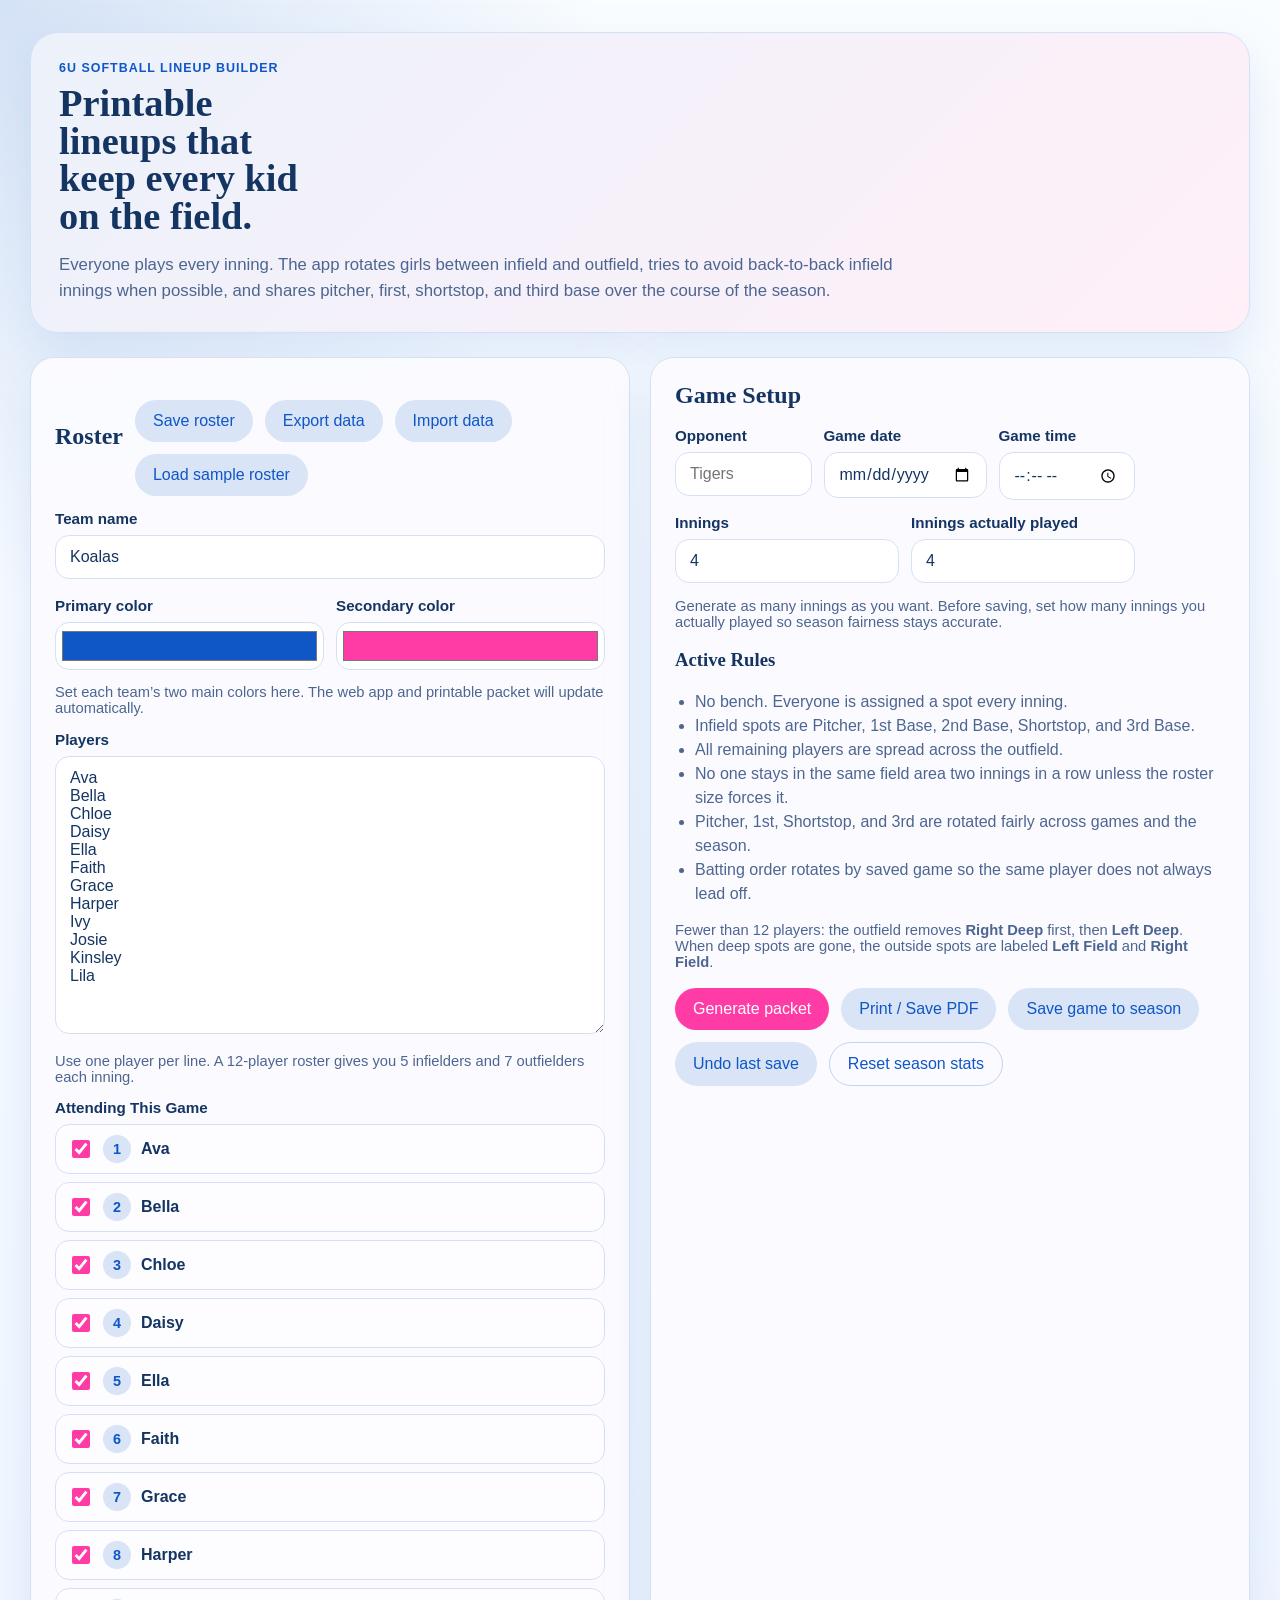
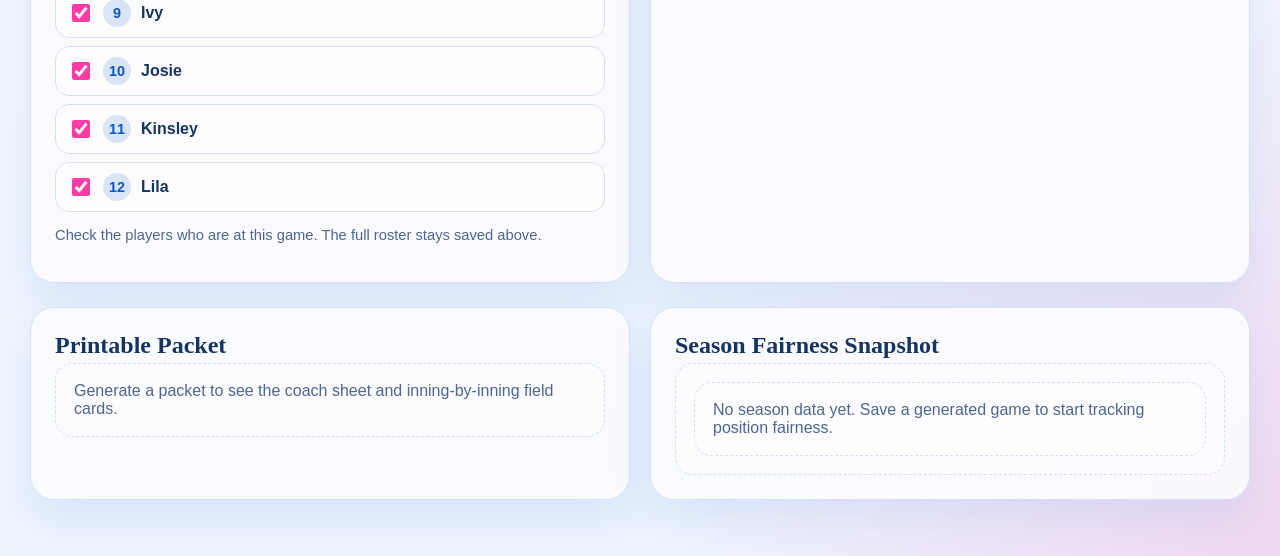
==== index.html @ d99ae56f "Add files via upload" ====
<!doctype html>
<html lang="en">
  <head>
    <meta charset="UTF-8" />
    <meta name="viewport" content="width=device-width, initial-scale=1.0" />
    <title>Softball Lineup Fairness Planner</title>
    <meta name="theme-color" content="#0f56c7" />
    <meta name="apple-mobile-web-app-capable" content="yes" />
    <meta name="apple-mobile-web-app-status-bar-style" content="default" />
    <meta name="apple-mobile-web-app-title" content="Softball Planner" />
    <link rel="manifest" href="manifest.webmanifest" />
    <link rel="apple-touch-icon" href="icons/app-icon.svg" />
    <link rel="stylesheet" href="styles.css" />
  </head>
  <body>
    <main class="app-shell">
      <section class="hero no-print">
        <p class="eyebrow">6U Softball Lineup Builder</p>
        <h1>Printable lineups that keep every kid on the field.</h1>
        <p class="hero-copy">
          Everyone plays every inning. The app rotates girls between infield and outfield,
          tries to avoid back-to-back infield innings when possible, and shares pitcher,
          first, shortstop, and third base over the course of the season.
        </p>
      </section>

      <section class="panel layout-two no-print">
        <div class="card">
          <div class="section-heading">
            <h2>Roster</h2>
            <div class="button-row">
              <button id="save-roster" class="secondary-button" type="button">Save roster</button>
              <button id="export-data" class="secondary-button" type="button">Export data</button>
              <button id="import-data" class="secondary-button" type="button">Import data</button>
              <button id="fill-sample" class="secondary-button" type="button">Load sample roster</button>
            </div>
          </div>
          <label class="field-label" for="team-name">Team name</label>
          <input id="team-name" type="text" placeholder="Koalas" />
          <div class="grid branding-grid">
            <div>
              <label class="field-label" for="primary-color">Primary color</label>
              <input id="primary-color" type="color" value="#0f56c7" />
            </div>
            <div>
              <label class="field-label" for="secondary-color">Secondary color</label>
              <input id="secondary-color" type="color" value="#ff3ca6" />
            </div>
          </div>
          <p class="hint">Set each team’s two main colors here. The web app and printable packet will update automatically.</p>

          <label class="field-label" for="roster-input">Players</label>
          <textarea
            id="roster-input"
            rows="14"
            placeholder="One player per line&#10;Ava&#10;Bella&#10;Chloe&#10;..."
          ></textarea>
          <p class="hint">Use one player per line. A 12-player roster gives you 5 infielders and 7 outfielders each inning.</p>

          <label class="field-label" for="attendance-list">Attending This Game</label>
          <div id="attendance-list" class="attendance-list"></div>
          <p class="hint">Check the players who are at this game. The full roster stays saved above.</p>
        </div>

        <div class="card">
          <div class="section-heading">
            <h2>Game Setup</h2>
          </div>

          <div class="grid single-grid">
            <div>
              <label class="field-label" for="opponent">Opponent</label>
              <input id="opponent" type="text" placeholder="Tigers" />
            </div>
            <div>
              <label class="field-label" for="game-date">Game date</label>
              <input id="game-date" type="date" />
            </div>
            <div>
              <label class="field-label" for="game-time">Game time</label>
              <input id="game-time" type="time" />
            </div>
          </div>

          <div class="grid single-grid">
            <div>
              <label class="field-label" for="innings">Innings</label>
              <input id="innings" type="number" min="1" max="12" value="4" />
            </div>
            <div>
              <label class="field-label" for="innings-played">Innings actually played</label>
              <input id="innings-played" type="number" min="1" max="12" value="4" />
            </div>
          </div>
          <p class="hint">Generate as many innings as you want. Before saving, set how many innings you actually played so season fairness stays accurate.</p>

          <h3>Active Rules</h3>
          <ul class="rule-list">
            <li>No bench. Everyone is assigned a spot every inning.</li>
            <li>Infield spots are Pitcher, 1st Base, 2nd Base, Shortstop, and 3rd Base.</li>
            <li>All remaining players are spread across the outfield.</li>
            <li>No one stays in the same field area two innings in a row unless the roster size forces it.</li>
            <li>Pitcher, 1st, Shortstop, and 3rd are rotated fairly across games and the season.</li>
            <li>Batting order rotates by saved game so the same player does not always lead off.</li>
          </ul>
          <p class="hint">
            Fewer than 12 players: the outfield removes <strong>Right Deep</strong> first, then
            <strong>Left Deep</strong>. When deep spots are gone, the outside spots are labeled
            <strong>Left Field</strong> and <strong>Right Field</strong>.
          </p>

          <div class="button-row">
            <button id="generate" class="primary-button" type="button">Generate packet</button>
            <button id="print-packet" class="secondary-button" type="button">Print / Save PDF</button>
            <button id="save-game" class="secondary-button" type="button">Save game to season</button>
            <button id="undo-save" class="secondary-button" type="button">Undo last save</button>
            <button id="reset-season" class="ghost-button" type="button">Reset season stats</button>
          </div>

          <div id="status" class="status" aria-live="polite"></div>
        </div>
      </section>

      <section class="panel layout-two">
        <div class="card">
          <div class="section-heading">
            <h2>Printable Packet</h2>
          </div>
          <div id="lineup-output" class="empty-state">
            Generate a packet to see the coach sheet and inning-by-inning field cards.
          </div>
        </div>

        <div class="card no-print">
          <div class="section-heading">
            <h2>Season Fairness Snapshot</h2>
          </div>
          <div id="season-summary" class="empty-state">
            No season data yet. Save a generated game to start tracking position fairness.
          </div>
        </div>
      </section>
    </main>

    <input id="import-file" type="file" accept="application/json" hidden />
    <script src="app.js"></script>
  </body>
</html>
---- styles.css ----
:root {
  color-scheme: light;
  --bg: #eef5ff;
  --panel: rgba(251, 251, 255, 0.94);
  --panel-strong: #ffffff;
  --ink: #143462;
  --muted: #4d6691;
  --accent: #ff3ca6;
  --accent-dark: #0f56c7;
  --line: rgba(20, 52, 98, 0.14);
  --shadow: 0 20px 45px rgba(23, 71, 149, 0.14);
  --field-grass: #4d9d53;
  --field-dirt: #c88d52;
  --field-dirt-edge: #dfa46b;
  --blue-outline: #0f56c7;
  --pink-glow: rgba(255, 60, 166, 0.18);
  --brand-primary-soft: #dfeaff;
  --brand-primary-strong: #bfd6ff;
  --brand-secondary-soft: #ffdff0;
  --brand-secondary-strong: #ffbfdc;
}

* {
  box-sizing: border-box;
}

body {
  margin: 0;
  min-height: 100vh;
  font-family: "Avenir Next", "Trebuchet MS", sans-serif;
  color: var(--ink);
  background:
    radial-gradient(circle at top left, color-mix(in srgb, var(--accent-dark) 16%, transparent), transparent 24%),
    radial-gradient(circle at bottom right, color-mix(in srgb, var(--accent) 16%, transparent), transparent 24%),
    linear-gradient(180deg, #fafdff 0%, var(--bg) 100%);
}

.app-shell {
  width: min(1220px, calc(100vw - 32px));
  margin: 0 auto;
  padding: 32px 0 56px;
}

.hero {
  margin-bottom: 24px;
  padding: 28px;
  border: 1px solid var(--line);
  border-radius: 28px;
  background: linear-gradient(135deg, color-mix(in srgb, var(--accent-dark) 8%, white), color-mix(in srgb, var(--accent) 8%, white));
  box-shadow: var(--shadow);
}

.eyebrow {
  margin: 0 0 10px;
  color: var(--accent-dark);
  font-weight: 700;
  letter-spacing: 0.08em;
  text-transform: uppercase;
  font-size: 0.78rem;
}

h1,
h2,
h3,
h4 {
  font-family: Georgia, "Times New Roman", serif;
}

h1 {
  margin: 0;
  max-width: 14ch;
  font-size: clamp(2rem, 3vw, 3.5rem);
  line-height: 0.98;
}

.hero-copy {
  max-width: 54rem;
  margin: 16px 0 0;
  color: var(--muted);
  font-size: 1.05rem;
  line-height: 1.55;
}

.panel {
  margin-top: 24px;
}

.layout-two {
  display: grid;
  grid-template-columns: repeat(2, minmax(0, 1fr));
  gap: 20px;
}

.card {
  padding: 24px;
  border: 1px solid var(--line);
  border-radius: 24px;
  background: var(--panel);
  box-shadow: var(--shadow);
  backdrop-filter: blur(8px);
}

.section-heading,
.button-row,
.grid {
  display: flex;
  gap: 12px;
}

.section-heading {
  align-items: center;
  justify-content: space-between;
}

.section-heading h2 {
  margin: 0 0 4px;
}

.field-label {
  display: block;
  margin: 14px 0 8px;
  font-weight: 700;
  font-size: 0.95rem;
}

input,
textarea,
button {
  font: inherit;
}

input[type="text"],
input[type="number"],
input[type="date"],
input[type="time"],
textarea {
  width: 100%;
  padding: 12px 14px;
  border: 1px solid var(--line);
  border-radius: 14px;
  background: var(--panel-strong);
  color: var(--ink);
}

textarea {
  resize: vertical;
}

input[type="color"] {
  width: 100%;
  min-height: 48px;
  padding: 4px;
  border: 1px solid var(--line);
  border-radius: 14px;
  background: var(--panel-strong);
}

.hint,
.status,
.table-note,
.print-note {
  color: var(--muted);
  font-size: 0.92rem;
}

.grid > div {
  flex: 1;
  display: flex;
  flex-direction: column;
}

.single-grid {
  max-width: 460px;
}

.branding-grid {
  margin-top: 4px;
}

.rule-list {
  padding-left: 20px;
  color: var(--muted);
  line-height: 1.5;
}

.attendance-list {
  display: grid;
  gap: 8px;
  margin-top: 6px;
}

.attendance-row {
  display: flex;
  align-items: center;
  gap: 10px;
  padding: 10px 12px;
  border: 1px solid var(--line);
  border-radius: 14px;
  background: rgba(255, 255, 255, 0.6);
}

.attendance-checkbox {
  width: 18px;
  height: 18px;
  accent-color: var(--accent);
}

.attendance-dot {
  display: inline-flex;
  align-items: center;
  justify-content: center;
  width: 28px;
  height: 28px;
  border-radius: 999px;
  background: var(--brand-primary-soft);
  color: var(--accent-dark);
  font-weight: 700;
  font-size: 0.9rem;
}

.attendance-name {
  font-weight: 600;
}

.button-row {
  flex-wrap: wrap;
  margin-top: 18px;
}

button {
  border: 0;
  border-radius: 999px;
  padding: 12px 18px;
  cursor: pointer;
  transition: transform 150ms ease, opacity 150ms ease, background 150ms ease;
}

button:hover {
  transform: translateY(-1px);
}

.primary-button {
  background: var(--accent);
  color: white;
}

.secondary-button {
  background: var(--brand-primary-soft);
  color: var(--accent-dark);
}

.ghost-button {
  background: transparent;
  color: var(--accent-dark);
  border: 1px solid rgba(15, 86, 199, 0.24);
}

.status {
  margin-top: 14px;
  min-height: 1.4em;
}

.empty-state {
  padding: 18px;
  border: 1px dashed var(--line);
  border-radius: 18px;
  color: var(--muted);
  background: rgba(255, 255, 255, 0.45);
}

table {
  width: 100%;
  border-collapse: collapse;
  margin-top: 12px;
}

th,
td {
  padding: 10px 8px;
  text-align: left;
  border-bottom: 1px solid var(--line);
  vertical-align: top;
}

th {
  color: var(--accent-dark);
  font-size: 0.9rem;
  text-transform: uppercase;
  letter-spacing: 0.05em;
}

.print-toolbar {
  display: flex;
  align-items: center;
  justify-content: space-between;
  gap: 16px;
  margin-bottom: 18px;
}

.packet {
  display: grid;
  gap: 18px;
}

.print-page {
  padding: 22px;
  border: 8px solid transparent;
  border-radius: 22px;
  break-inside: avoid;
  page-break-inside: avoid;
  background:
    linear-gradient(#fffefe, #fffefe) padding-box,
    repeating-linear-gradient(
      45deg,
      var(--brand-primary-soft) 0 14px,
      var(--brand-secondary-soft) 14px 28px,
      var(--brand-primary-strong) 28px 42px,
      var(--brand-secondary-strong) 42px 56px
    ) border-box;
}

.print-header {
  display: flex;
  align-items: flex-start;
  justify-content: space-between;
  gap: 16px;
  margin-bottom: 18px;
}

.print-header h3 {
  margin: 4px 0 0;
  font-size: 1.55rem;
}

.print-kicker {
  margin: 0;
  color: var(--accent-dark);
  font-weight: 700;
  text-transform: uppercase;
  letter-spacing: 0.08em;
  font-size: 1.25rem;
}

.print-meta {
  color: var(--muted);
  font-weight: 700;
  text-align: right;
  line-height: 1.35;
  font-size: 0.98rem;
}

.coach-table td,
.coach-table th {
  text-align: center;
}

.coach-table {
  table-layout: fixed;
  border-collapse: separate;
  border-spacing: 0 10px;
  width: 100%;
}

.coach-table thead th {
  padding: 14px 12px;
  border-bottom: 0;
  font-size: 1.05rem;
}

.coach-table th:first-child,
.coach-table td:first-child {
  width: 92px;
}

.coach-table td:nth-child(2),
.coach-table th:nth-child(2) {
  text-align: left;
}

.coach-table tbody td {
  padding: 18px 16px;
  border-bottom: 0;
  font-size: 1.9rem;
  font-weight: 700;
  line-height: 1.1;
}

.batting-head-slot,
.batting-head-player {
  color: var(--accent-dark);
}

.batting-row-blue td {
  background: var(--brand-primary-soft);
}

.batting-row-pink td {
  background: var(--brand-secondary-soft);
}

.batting-row-blue td:first-child {
  background: var(--brand-primary-strong);
}

.batting-row-pink td:first-child {
  background: var(--brand-secondary-strong);
}

.coach-table tbody tr td:first-child {
  border-radius: 18px 0 0 18px;
  text-align: center;
  color: var(--accent-dark);
}

.coach-table tbody tr td:last-child {
  border-radius: 0 18px 18px 0;
}

.batting-slot {
  font-size: 2.3rem;
  width: 92px;
}

.batting-player {
  text-align: left;
  font-size: 2.2rem;
  letter-spacing: 0.01em;
}

.coach-sheet {
  max-width: 8in;
  margin: 0 auto;
}

.coach-reference-page {
  max-width: 8.1in;
  margin: 0 auto;
  padding-bottom: 10px;
  overflow: hidden;
}

.coach-reference-block + .coach-reference-block {
  margin-top: 16px;
}

.coach-reference-block:last-child {
  padding-bottom: 10px;
}

.coach-reference-block h4 {
  margin: 0 0 8px;
  color: var(--accent-dark);
  font-family: Georgia, "Times New Roman", serif;
  font-size: 1.1rem;
}

.compact-coach-table {
  border-spacing: 0 4px;
  margin-top: 6px;
  margin-bottom: 8px;
  width: calc(100% - 6px);
}

.compact-coach-table thead th {
  font-size: 0.84rem;
  padding: 6px 8px 2px;
}

.compact-coach-table tbody td {
  padding: 6px 8px;
  font-size: 0.88rem;
  line-height: 1.05;
}

.compact-coach-table .batting-slot {
  width: 46px;
  font-size: 0.95rem;
}

.compact-coach-table .batting-player {
  font-size: 0.95rem;
}

.compact-coach-table th:first-child,
.compact-coach-table td:first-child {
  width: 46px;
}

.compact-coach-table tbody tr:last-child td {
  border-bottom: 0 !important;
  background-clip: padding-box;
}

.softball-field {
  position: relative;
  min-height: 660px;
  border-radius: 28px;
  overflow: hidden;
  border: 1px solid rgba(83, 59, 41, 0.2);
  background: white;
}

.full-page-field {
  min-height: 700px;
}

.field-svg {
  position: absolute;
  inset: 0;
  width: 100%;
  height: 100%;
}

.svg-player-name {
  font-family: "Avenir Next", "Trebuchet MS", sans-serif;
  font-size: 28px;
  font-weight: 700;
  fill: var(--accent-dark);
}

.svg-player-role {
  font-family: "Avenir Next", "Trebuchet MS", sans-serif;
  font-size: 18px;
  fill: var(--accent-dark);
}

@media (max-width: 980px) {
  .layout-two {
    grid-template-columns: 1fr;
  }

  .app-shell {
    width: min(100vw - 20px, 1220px);
    padding-top: 20px;
  }

  .hero,
  .card,
  .print-page {
    padding: 20px;
  }

  .softball-field {
    min-height: 560px;
  }

  .full-page-field {
    min-height: 640px;
  }
}

@media print {
  html,
  body {
    background: white;
    -webkit-print-color-adjust: exact;
    print-color-adjust: exact;
    color-adjust: exact;
  }

  .no-print,
  .button-row,
  .status,
  .print-toolbar {
    display: none !important;
  }

  .app-shell,
  .panel,
  .card {
    width: 100%;
    margin: 0;
    padding: 0;
    box-shadow: none;
    border: 0;
    background: white;
  }

  .layout-two {
    display: block;
  }

  #lineup-output {
    padding: 0;
    border: 0;
    background: white;
  }

  .packet {
    display: block;
  }

  .print-page {
    page-break-after: always;
    break-after: page;
    border-radius: 0;
    padding: 0.12in;
    box-shadow: none;
    background:
      linear-gradient(#fffefe, #fffefe) padding-box,
      repeating-linear-gradient(
        45deg,
        var(--brand-primary-soft) 0 14px,
        var(--brand-secondary-soft) 14px 28px,
        var(--brand-primary-strong) 28px 42px,
        var(--brand-secondary-strong) 42px 56px
      ) border-box !important;
  }

  .coach-sheet .print-header h3 {
    font-size: 1.7rem;
  }

  .coach-reference-page .print-header h3 {
    font-size: 1.4rem;
  }

  .coach-reference-page .print-header {
    margin-bottom: 6px;
  }

  .coach-reference-page .print-kicker {
    font-size: 1.15rem;
  }

  .coach-reference-block + .coach-reference-block {
    margin-top: 10px;
  }

  .coach-reference-block h4 {
    font-size: 1rem;
    margin-bottom: 4px;
  }

  .coach-sheet .print-header {
    margin-bottom: 8px;
  }

  .coach-sheet .print-kicker {
    font-size: 1.45rem;
  }

  .coach-table thead th {
    font-size: 0.9rem;
    padding: 8px 10px 4px;
  }

  .coach-table tbody td {
    font-size: 1.35rem;
    padding: 9px 14px;
  }

  .batting-slot {
    font-size: 1.6rem;
    width: 72px;
  }

  .batting-player {
    font-size: 1.5rem;
  }

  .coach-table {
    border-spacing: 0 5px;
  }

  .coach-table th:first-child,
  .coach-table td:first-child {
    width: 72px;
  }

  .compact-coach-table {
    border-spacing: 0 3px;
    margin-bottom: 10px;
  }

  .compact-coach-table thead th {
    font-size: 0.72rem;
    padding: 4px 6px 2px;
  }

  .compact-coach-table tbody td {
    font-size: 0.72rem;
    padding: 5px 6px;
  }

  .compact-coach-table .batting-slot {
    font-size: 0.8rem;
    width: 38px;
  }

  .compact-coach-table .batting-player {
    font-size: 0.78rem;
  }

  .compact-coach-table th:first-child,
  .compact-coach-table td:first-child {
    width: 38px;
  }

  .coach-reference-page {
    padding-bottom: 0.08in;
  }

  .batting-row-blue td {
    background: var(--brand-primary-soft) !important;
  }

  .batting-row-pink td {
    background: var(--brand-secondary-soft) !important;
  }

  .batting-row-blue td:first-child {
    background: var(--brand-primary-strong) !important;
  }

  .batting-row-pink td:first-child {
    background: var(--brand-secondary-strong) !important;
  }

  .print-page:last-child {
    page-break-after: auto;
  }

  .softball-field {
    min-height: 5.95in;
  }

  .full-page-field {
    min-height: 7.7in;
  }

  .field-page .print-header {
    margin-bottom: 6px;
  }

  .field-page .print-kicker {
    font-size: 1.2rem;
  }

  .field-page .print-header h3 {
    font-size: 1.45rem;
  }

  .field-page {
    break-inside: avoid;
    page-break-inside: avoid;
  }

  .field-svg {
    shape-rendering: geometricPrecision;
  }
}
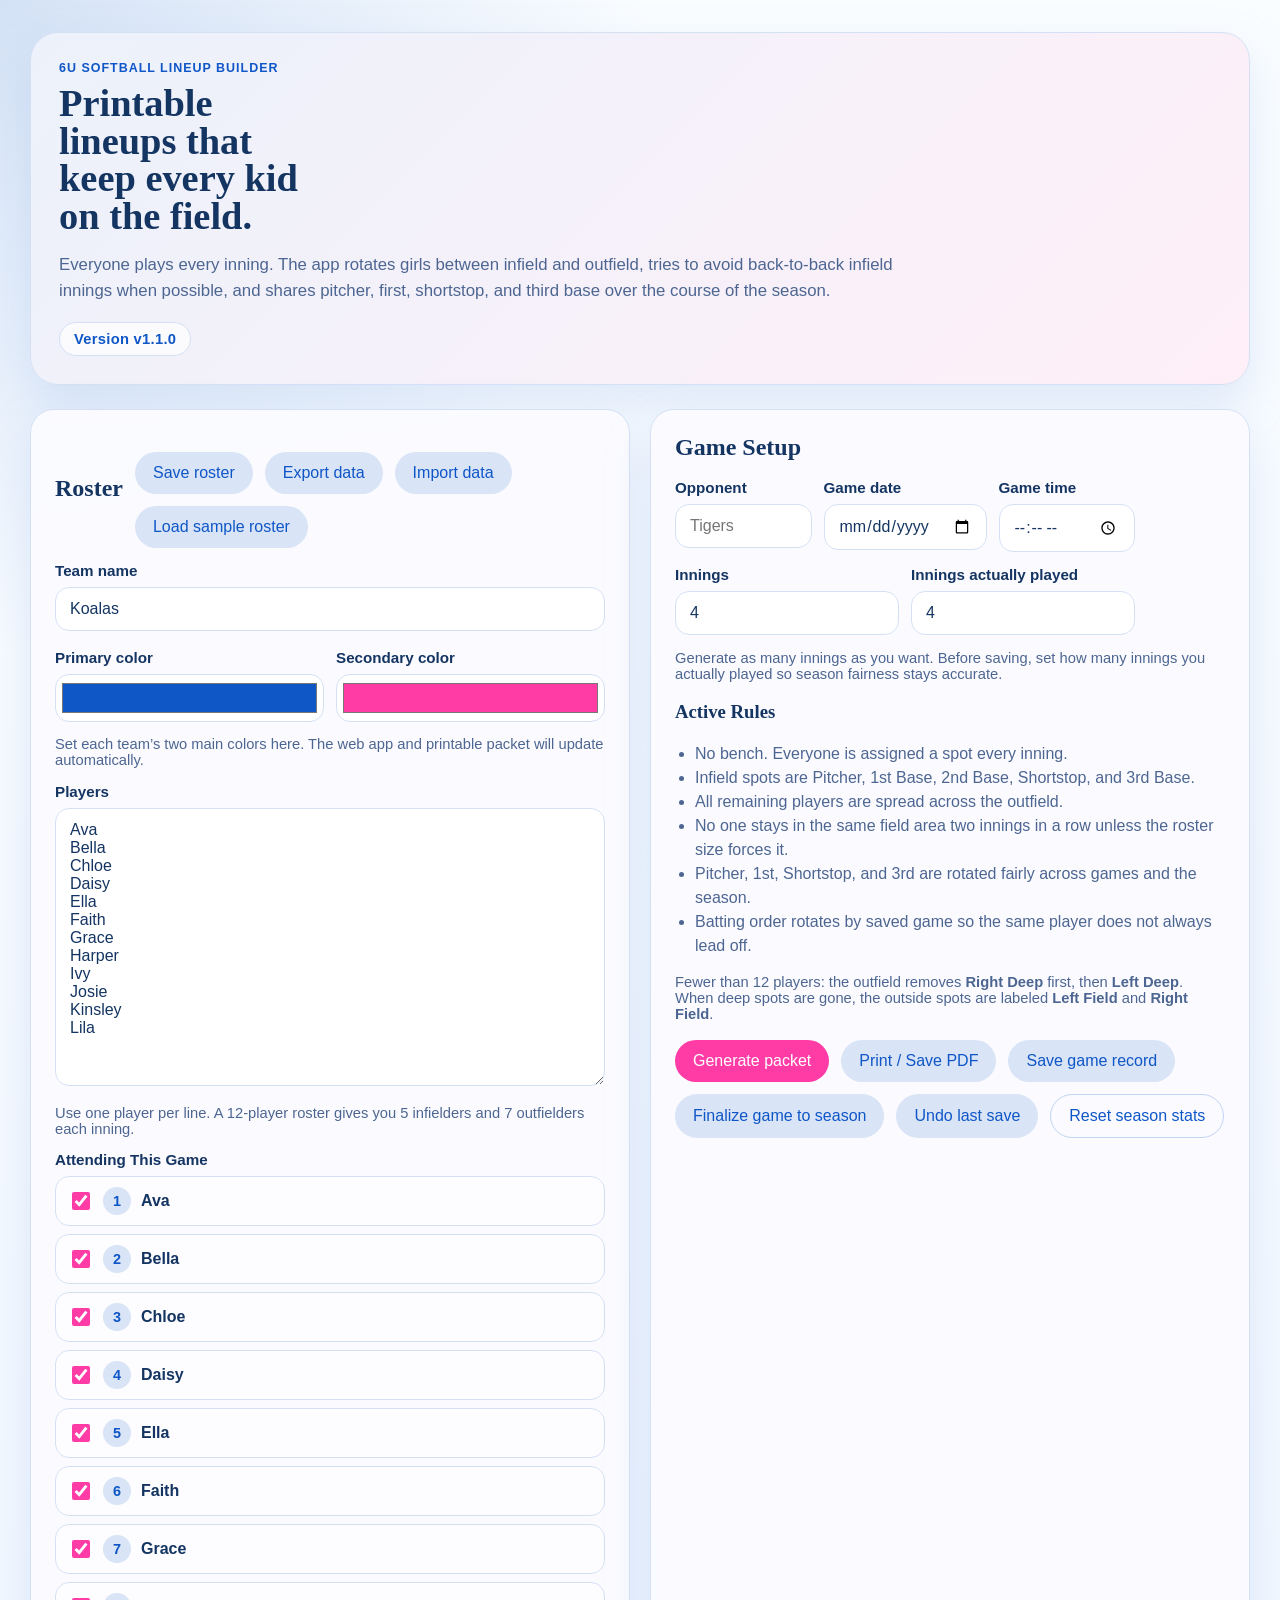
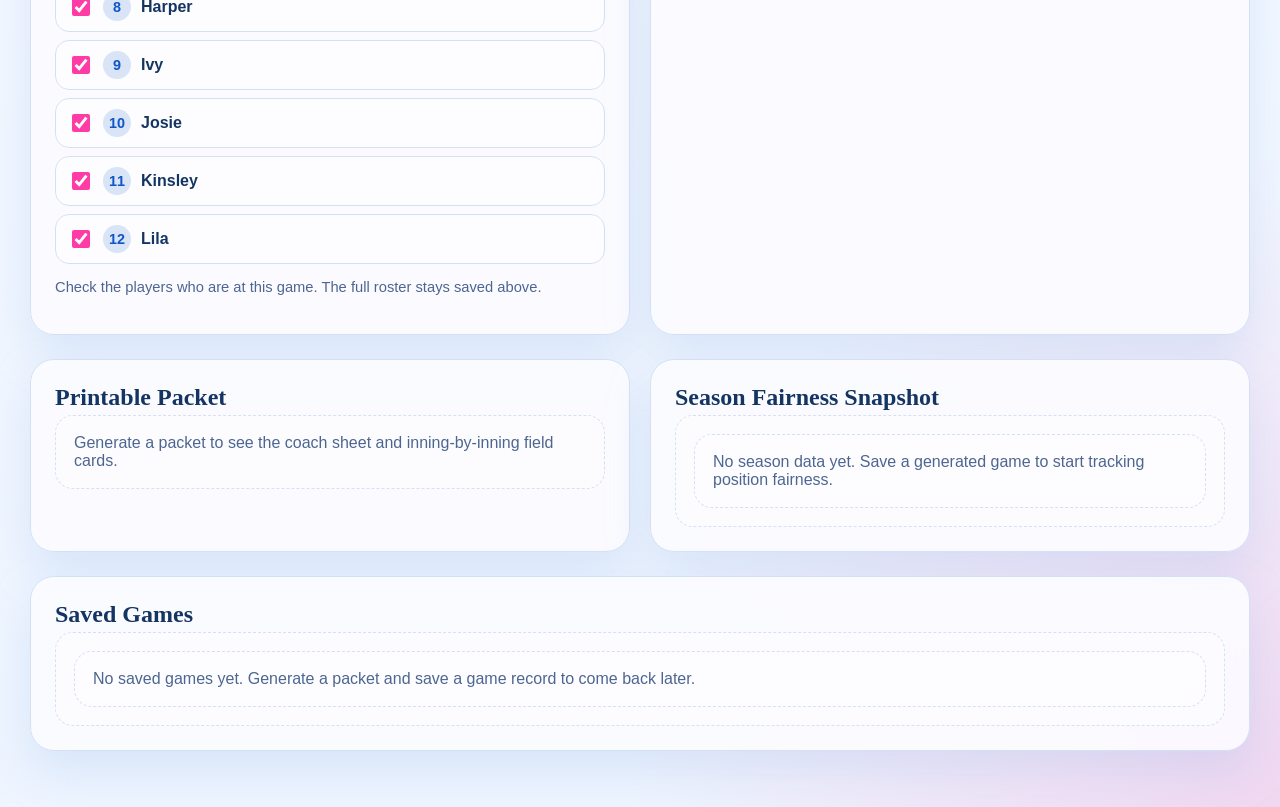
==== commit 029f9594: "Apply local lineup planner updates" ====
--- a/index.html
+++ b/index.html
@@ -22,6 +22,7 @@
           tries to avoid back-to-back infield innings when possible, and shares pitcher,
           first, shortstop, and third base over the course of the season.
         </p>
+        <p id="app-version" class="app-version"></p>
       </section>
 
       <section class="panel layout-two no-print">
@@ -112,7 +113,8 @@
           <div class="button-row">
             <button id="generate" class="primary-button" type="button">Generate packet</button>
             <button id="print-packet" class="secondary-button" type="button">Print / Save PDF</button>
-            <button id="save-game" class="secondary-button" type="button">Save game to season</button>
+            <button id="save-game-record" class="secondary-button" type="button">Save game record</button>
+            <button id="save-game" class="secondary-button" type="button">Finalize game to season</button>
             <button id="undo-save" class="secondary-button" type="button">Undo last save</button>
             <button id="reset-season" class="ghost-button" type="button">Reset season stats</button>
           </div>
@@ -140,9 +142,21 @@
           </div>
         </div>
       </section>
+
+      <section class="panel no-print">
+        <div class="card">
+          <div class="section-heading">
+            <h2>Saved Games</h2>
+          </div>
+          <div id="saved-games" class="empty-state">
+            No saved games yet. Generate a packet and save a game record to come back later.
+          </div>
+        </div>
+      </section>
     </main>
 
     <input id="import-file" type="file" accept="application/json" hidden />
+    <script src="version.js"></script>
     <script src="app.js"></script>
   </body>
 </html>
--- a/styles.css
+++ b/styles.css
@@ -81,6 +81,19 @@
   line-height: 1.55;
 }
 
+.app-version {
+  display: inline-flex;
+  margin: 18px 0 0;
+  padding: 8px 14px;
+  border: 1px solid var(--line);
+  border-radius: 999px;
+  background: rgba(255, 255, 255, 0.72);
+  color: var(--accent-dark);
+  font-size: 0.92rem;
+  font-weight: 700;
+  letter-spacing: 0.02em;
+}
+
 .panel {
   margin-top: 24px;
 }
@@ -220,6 +233,43 @@
 
 .attendance-name {
   font-weight: 600;
+}
+
+.saved-games-list {
+  display: grid;
+  gap: 10px;
+}
+
+.saved-game-row {
+  display: grid;
+  grid-template-columns: minmax(0, 1fr) auto;
+  gap: 12px;
+  align-items: center;
+  padding: 12px 14px;
+  border: 1px solid var(--line);
+  border-radius: 16px;
+  background: rgba(255, 255, 255, 0.72);
+}
+
+.saved-game-title {
+  font-weight: 700;
+  color: var(--accent-dark);
+}
+
+.saved-game-meta {
+  color: var(--muted);
+  font-size: 0.92rem;
+  margin-top: 4px;
+}
+
+.saved-game-actions {
+  display: flex;
+  flex-wrap: wrap;
+  gap: 8px;
+}
+
+.saved-game-actions button {
+  padding: 10px 14px;
 }
 
 .button-row {
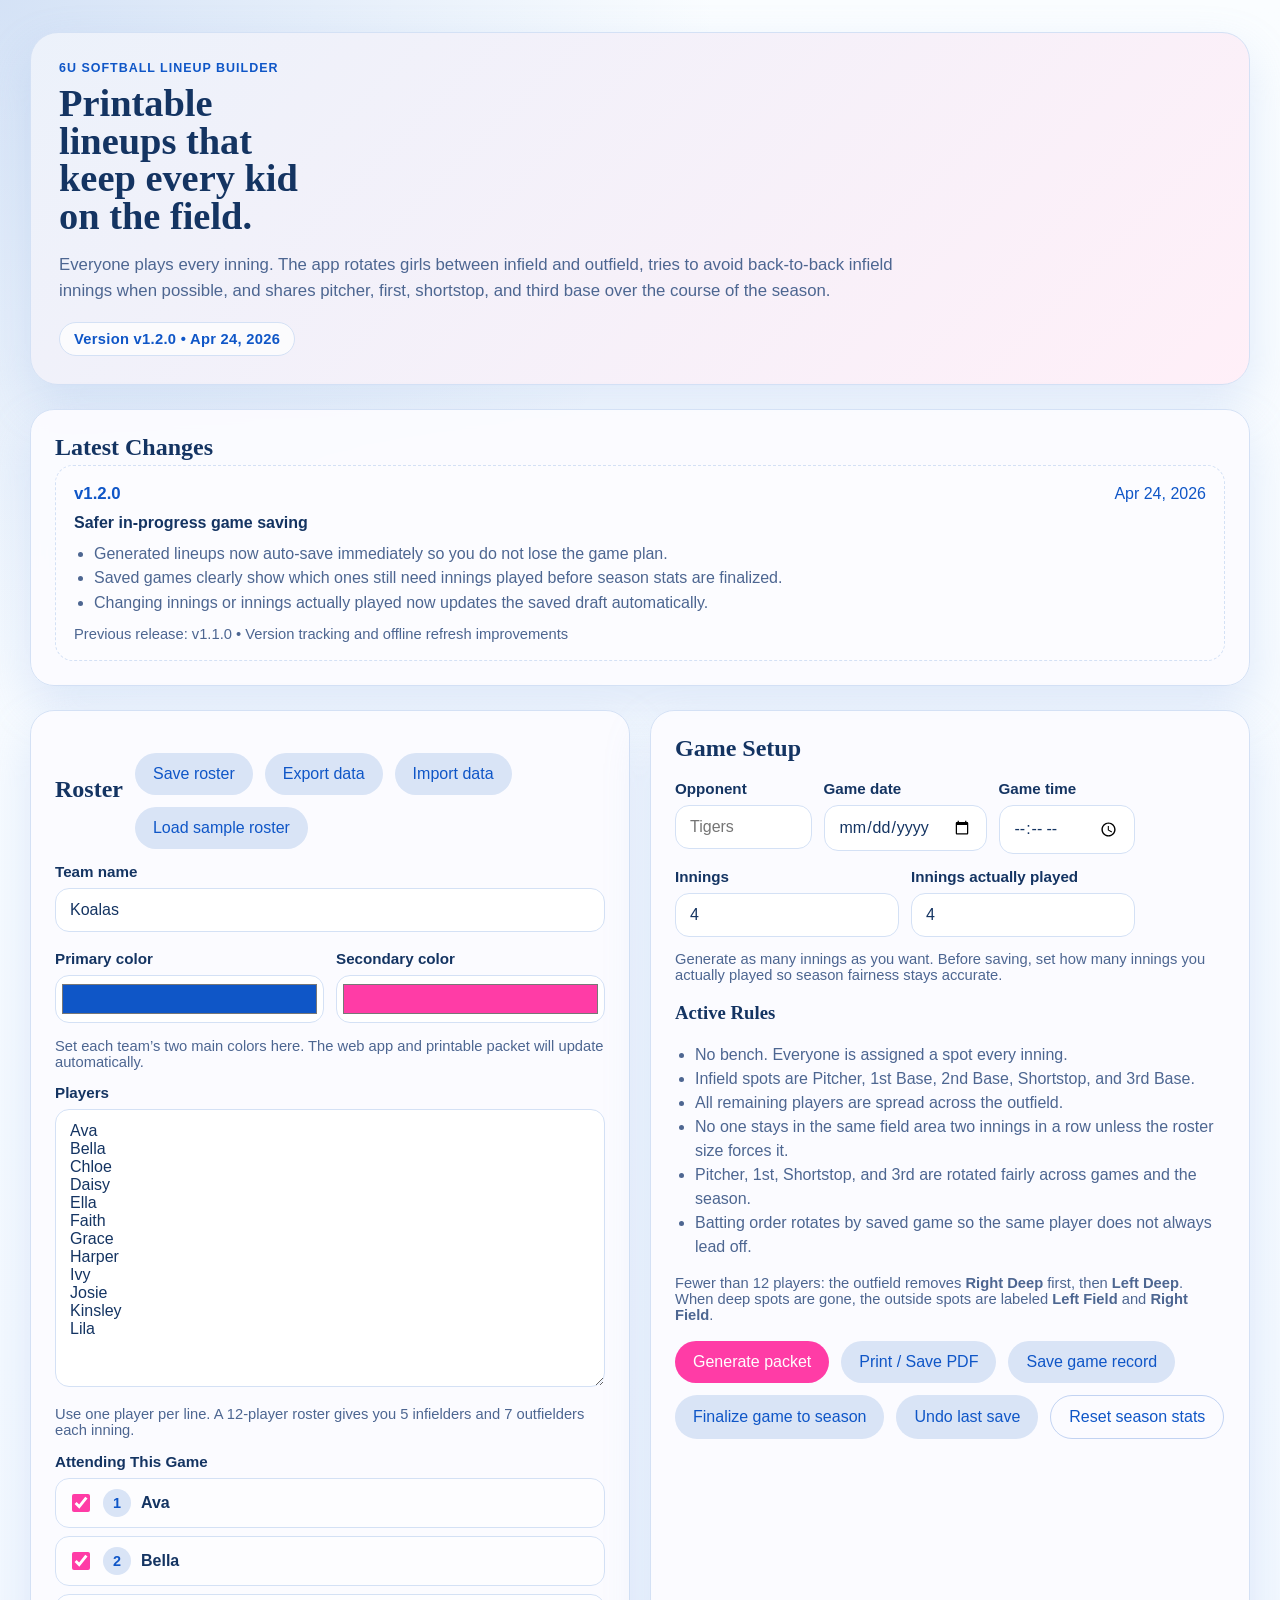
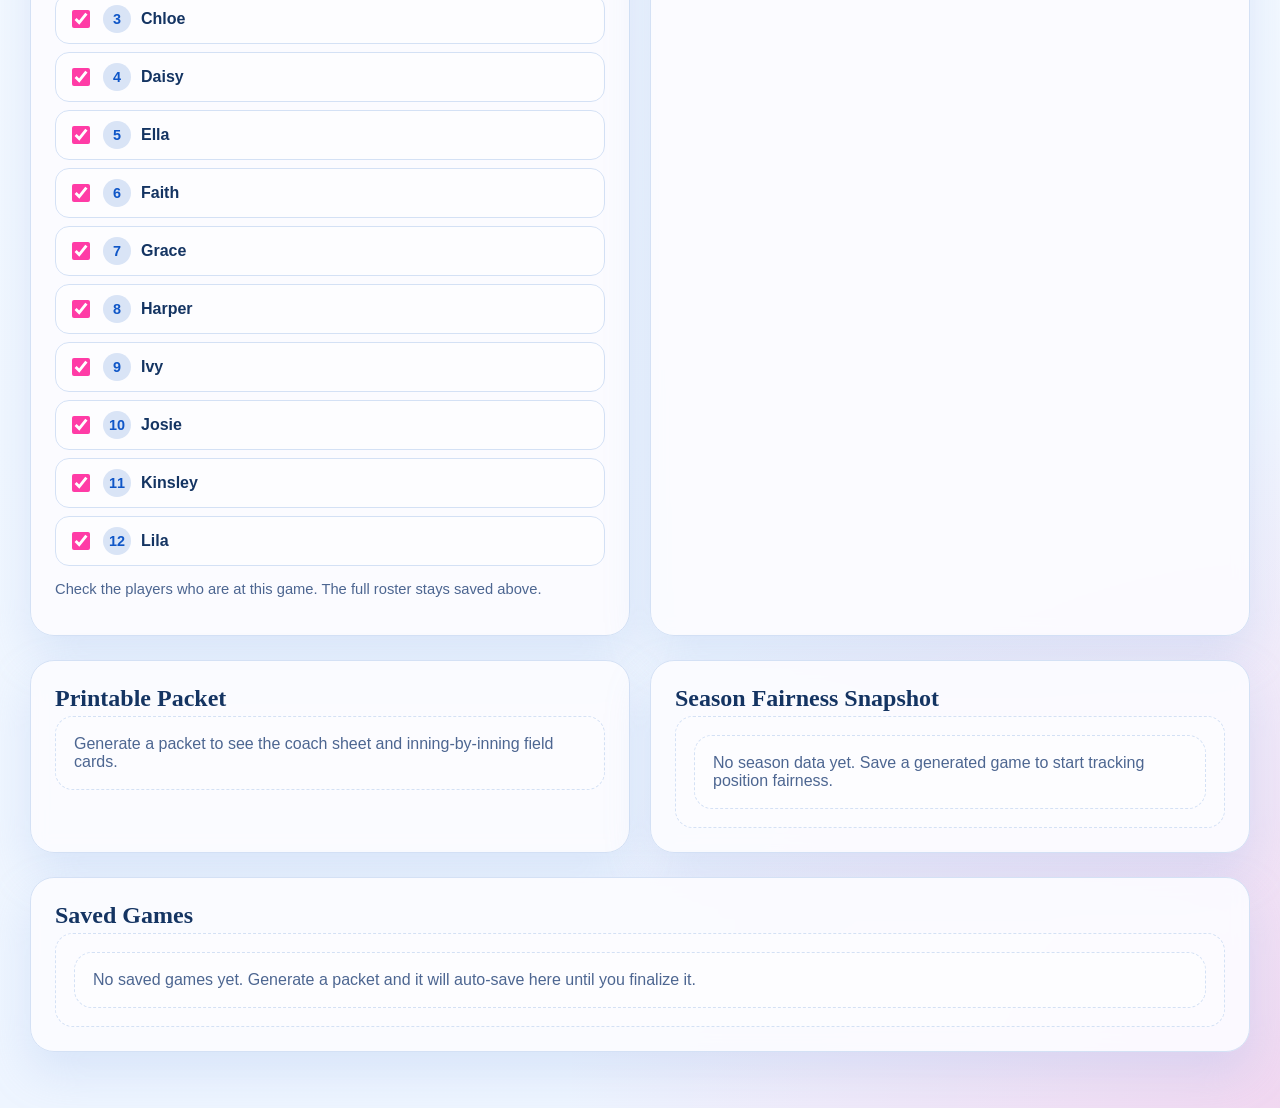
==== commit a83a693e: "Add release history and simple changelog" ====
--- a/index.html
+++ b/index.html
@@ -23,6 +23,15 @@
           first, shortstop, and third base over the course of the season.
         </p>
         <p id="app-version" class="app-version"></p>
+      </section>
+
+      <section class="panel no-print">
+        <div class="card changelog-card">
+          <div class="section-heading">
+            <h2>Latest Changes</h2>
+          </div>
+          <div id="app-changelog" class="empty-state">Loading release notes...</div>
+        </div>
       </section>
 
       <section class="panel layout-two no-print">
--- a/styles.css
+++ b/styles.css
@@ -94,6 +94,45 @@
   letter-spacing: 0.02em;
 }
 
+.changelog-card {
+  padding-top: 20px;
+}
+
+.changelog-current {
+  display: grid;
+  gap: 10px;
+}
+
+.changelog-version-row {
+  display: flex;
+  flex-wrap: wrap;
+  align-items: center;
+  justify-content: space-between;
+  gap: 8px;
+  color: var(--accent-dark);
+}
+
+.changelog-version-row strong {
+  font-size: 1.05rem;
+}
+
+.changelog-summary {
+  color: var(--ink);
+  font-weight: 700;
+}
+
+.changelog-list {
+  margin: 0;
+  padding-left: 20px;
+  color: var(--muted);
+  line-height: 1.55;
+}
+
+.changelog-previous {
+  color: var(--muted);
+  font-size: 0.92rem;
+}
+
 .panel {
   margin-top: 24px;
 }
@@ -251,8 +290,37 @@
   background: rgba(255, 255, 255, 0.72);
 }
 
+.saved-games-summary {
+  margin-bottom: 12px;
+  color: var(--accent-dark);
+  font-weight: 700;
+}
+
 .saved-game-title {
-  font-weight: 700;
+  display: flex;
+  flex-wrap: wrap;
+  align-items: center;
+  gap: 8px;
+  font-weight: 700;
+  color: var(--accent-dark);
+}
+
+.saved-game-badge {
+  display: inline-flex;
+  align-items: center;
+  padding: 4px 10px;
+  border-radius: 999px;
+  font-size: 0.8rem;
+  font-weight: 700;
+}
+
+.saved-game-badge-pending {
+  background: var(--brand-secondary-soft);
+  color: #9a1c63;
+}
+
+.saved-game-badge-finalized {
+  background: var(--brand-primary-soft);
   color: var(--accent-dark);
 }
 
